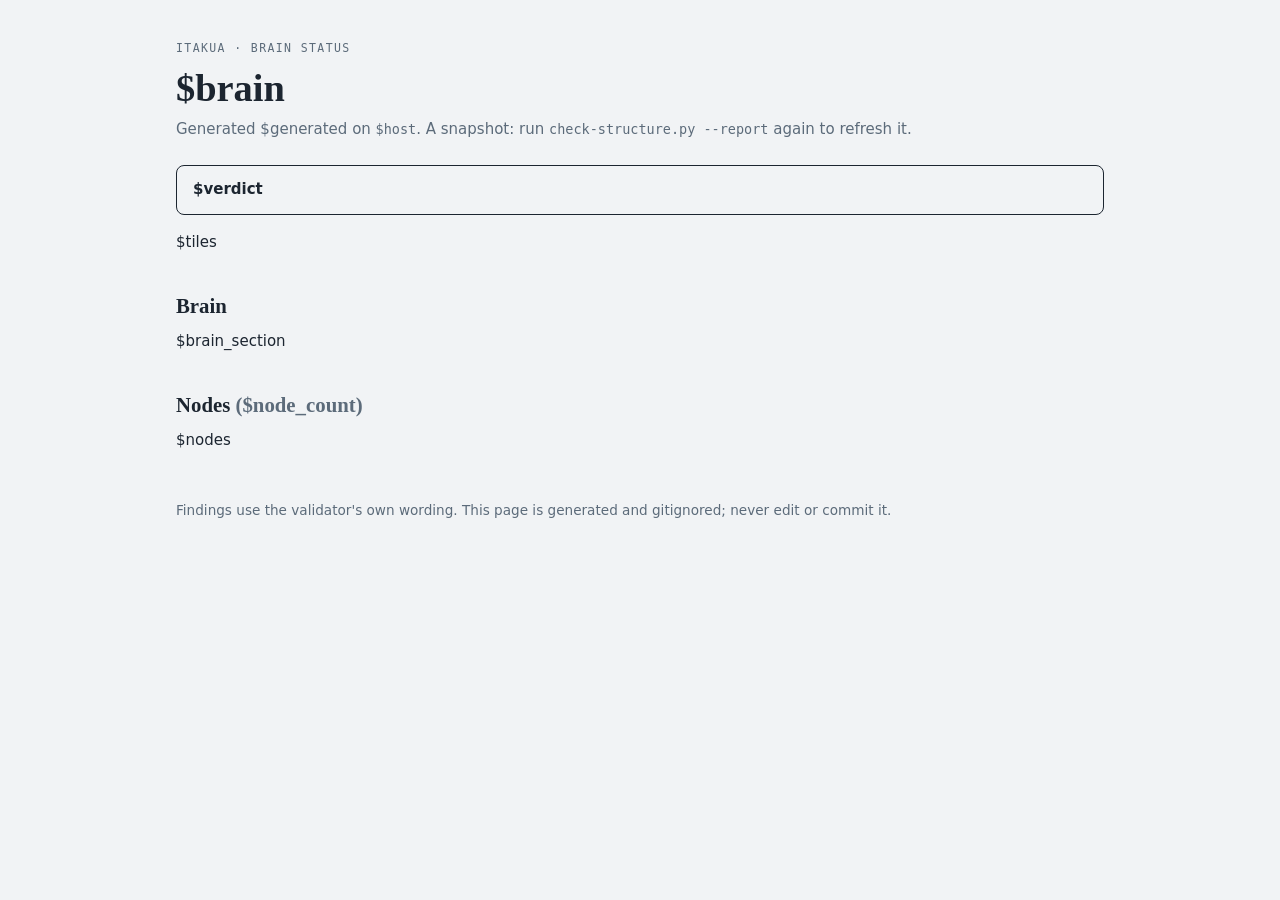
==== plugins/itakua/skills/itakua-map/assets/status-page.html @ 499c4fcf "Add the brain status page, check-structure.py --report (XFE-220) With an inbox in every node, captur" ====
<!doctype html>
<!-- The template check-structure.py --report fills in. It lives in the skill so brains
     never carry a copy; a brain holds only the generated status.html, which is
     gitignored. Self-contained on purpose: no scripts, no fonts or files fetched, so it
     opens offline from Finder or the Files app. -->
<html lang="en">
<head>
<meta charset="utf-8">
<meta name="viewport" content="width=device-width, initial-scale=1">
<meta name="color-scheme" content="light dark">
<title>$brain · brain status</title>
<style>
  :root {
    --ground:     #F1F3F5;
    --surface:    #FFFFFF;
    --ink:        #1C2530;
    --muted:      #5C6B7A;
    --line:       #D3DAE0;
    --git:        #2F5D8C;
    --bad:        #A3271F;
    --bad-fill:   #FBEAE8;
    --warn:       #855610;
    --warn-fill:  #F7EEDC;
    --ok:         #2B6543;
    --ok-fill:    #E4F1E8;

    --display: "Newsreader", Georgia, "Times New Roman", serif;
    --body: "Public Sans", ui-sans-serif, system-ui, -apple-system, "Segoe UI", sans-serif;
    --mono: "JetBrains Mono", ui-monospace, SFMono-Regular, Menlo, Consolas, monospace;
  }
  @media (prefers-color-scheme: dark) {
    :root {
      --ground:     #14181C;
      --surface:    #1B2026;
      --ink:        #E3E8ED;
      --muted:      #93A1AE;
      --line:       #2C343C;
      --git:        #7FA8D4;
      --bad:        #F08A80;
      --bad-fill:   #35201E;
      --warn:       #D9A650;
      --warn-fill:  #2B2418;
      --ok:         #7CC79A;
      --ok-fill:    #1A2D22;
    }
  }

  * { box-sizing: border-box; }
  body {
    margin: 0;
    background: var(--ground);
    color: var(--ink);
    font-family: var(--body);
    font-size: 15px;
    line-height: 1.55;
  }
  .wrap { max-width: 960px; margin: 0 auto; padding: 40px 16px 64px; }
  .eyebrow {
    font-family: var(--mono);
    font-size: 0.72rem;
    letter-spacing: 0.12em;
    text-transform: uppercase;
    color: var(--muted);
    margin: 0 0 0.5rem;
  }
  h1, h2 { font-family: var(--display); font-weight: 600; line-height: 1.15; margin: 0; }
  h1 { font-size: clamp(1.8rem, 5vw, 2.4rem); overflow-wrap: anywhere; }
  h2 { font-size: 1.3rem; margin: 2.5rem 0 0.75rem; }
  .meta { color: var(--muted); margin: 0.5rem 0 0; }
  code, .mono { font-family: var(--mono); font-size: 0.9em; }

  .verdict {
    margin: 1.5rem 0 0;
    padding: 0.75rem 1rem;
    border-radius: 8px;
    border: 1px solid currentColor;
    font-weight: 600;
  }
  .verdict.ok  { color: var(--ok);  background: var(--ok-fill); }
  .verdict.bad { color: var(--bad); background: var(--bad-fill); }

  .tiles {
    display: grid;
    grid-template-columns: repeat(auto-fit, minmax(150px, 1fr));
    gap: 10px;
    margin-top: 1rem;
  }
  .tile {
    background: var(--surface);
    border: 1px solid var(--line);
    border-radius: 8px;
    padding: 0.7rem 0.9rem;
  }
  .tile .num {
    font-family: var(--display);
    font-size: 1.9rem;
    font-weight: 600;
    line-height: 1.1;
    font-variant-numeric: tabular-nums;
  }
  .tile .label { color: var(--muted); font-size: 0.82rem; }
  .tile.bad .num  { color: var(--bad); }
  .tile.warn .num { color: var(--warn); }
  .tile.attn .num { color: var(--git); }

  .card, .node {
    background: var(--surface);
    border: 1px solid var(--line);
    border-radius: 8px;
    padding: 1rem 1.1rem;
  }
  .node { margin-top: 10px; margin-left: calc(var(--depth, 0) * 20px); }
  .node h3 {
    display: flex;
    flex-wrap: wrap;
    align-items: baseline;
    gap: 0.5rem;
    margin: 0 0 0.6rem;
    font-size: 1rem;
    font-weight: 600;
    overflow-wrap: anywhere;
  }
  .badge {
    font-family: var(--body);
    font-size: 0.75rem;
    font-weight: 600;
    padding: 0.05rem 0.55rem;
    border-radius: 999px;
  }
  .b-problem { color: var(--bad);  background: var(--bad-fill); }
  .b-warn    { color: var(--warn); background: var(--warn-fill); }

  dl.facts {
    display: grid;
    grid-template-columns: max-content 1fr;
    gap: 0.25rem 1.25rem;
    margin: 0;
  }
  dl.facts dt { color: var(--muted); }
  dl.facts dd { margin: 0; overflow-wrap: anywhere; }
  .attn { color: var(--git); }
  .quiet { color: var(--muted); }
  details summary { cursor: pointer; }
  details ul {
    margin: 0.4rem 0 0;
    padding-left: 1.1rem;
    font-family: var(--mono);
    font-size: 0.85em;
  }

  .findings {
    list-style: none;
    margin: 0.8rem 0 0;
    padding: 0;
    border-top: 1px solid var(--line);
  }
  .findings li {
    display: flex;
    gap: 0.75rem;
    padding: 0.45rem 0;
    border-bottom: 1px solid var(--line);
    overflow-wrap: anywhere;
  }
  .findings li:last-child { border-bottom: 0; }
  .findings .tag {
    flex: none;
    width: 4.5rem;
    padding-top: 0.12rem;
    font-family: var(--mono);
    font-size: 0.72rem;
    font-weight: 500;
  }
  .f-problem .tag { color: var(--bad); }
  .f-warn .tag    { color: var(--warn); }
  .f-note .tag    { color: var(--muted); }
  .card > .quiet, .node > .quiet { margin: 0.8rem 0 0; }

  footer { margin-top: 3rem; color: var(--muted); font-size: 0.85rem; }

  @media (max-width: 560px) {
    dl.facts { grid-template-columns: 1fr; gap: 0; }
    dl.facts dd { margin-bottom: 0.45rem; }
    .node { margin-left: calc(var(--depth, 0) * 8px); }
    .findings li { flex-direction: column; gap: 0.1rem; }
  }
</style>
</head>
<body>
<main class="wrap">
  <p class="eyebrow">Itakua · brain status</p>
  <h1>$brain</h1>
  <p class="meta">Generated $generated on <span class="mono">$host</span>. A snapshot:
    run <code>check-structure.py --report</code> again to refresh it.</p>

  <p class="verdict $verdict_class">$verdict</p>
  <div class="tiles">$tiles</div>

  <h2>Brain</h2>
  $brain_section

  <h2>Nodes <span class="quiet">($node_count)</span></h2>
  $nodes

  <footer>Findings use the validator's own wording. This page is generated and
    gitignored; never edit or commit it.</footer>
</main>
</body>
</html>
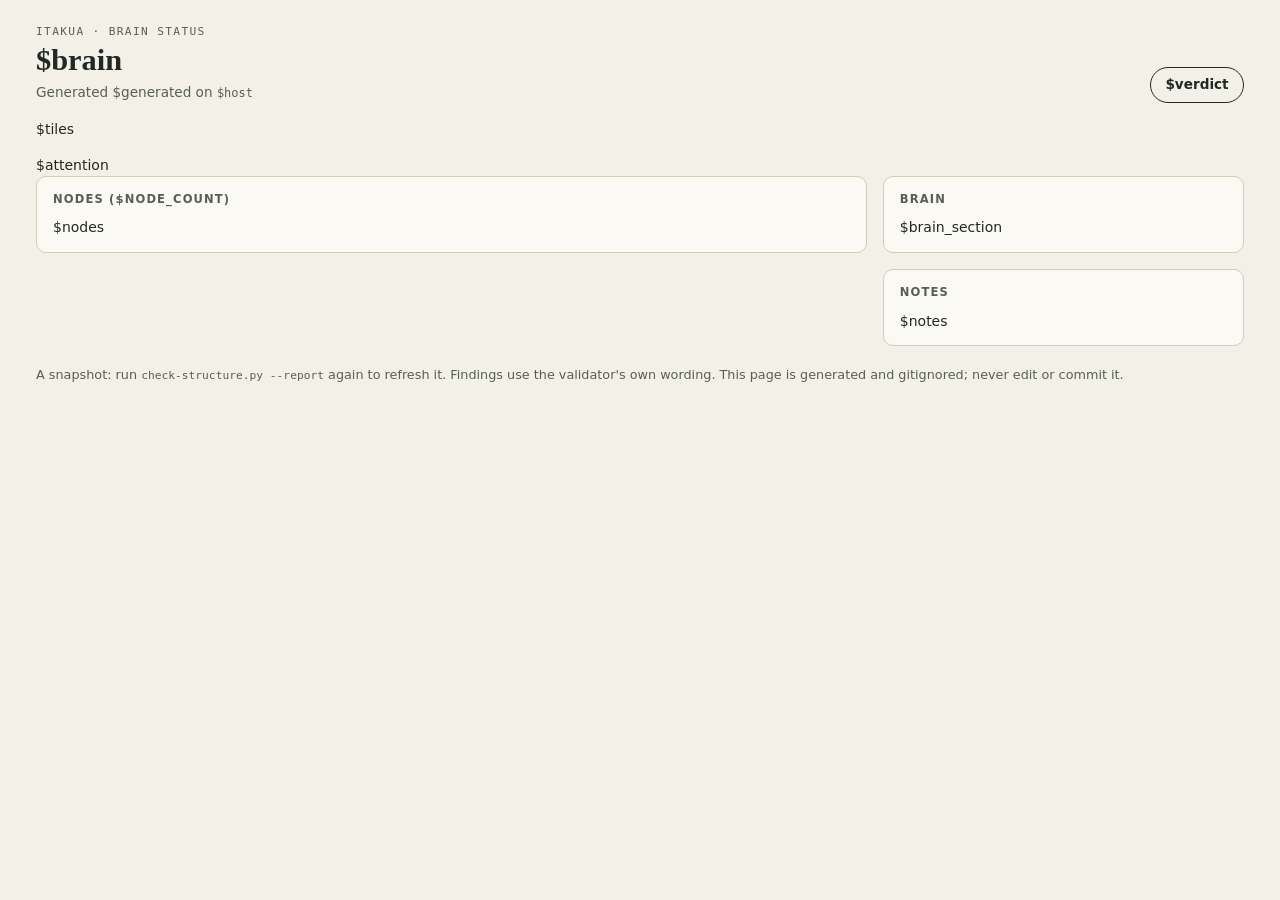
==== commit 30a88766: "Turn the brain status page into a one-screen dashboard (0.5.1) The 0.5.0 page was a long scroll: eig" ====
--- a/plugins/itakua/skills/itakua-map/assets/status-page.html
+++ b/plugins/itakua/skills/itakua-map/assets/status-page.html
@@ -2,7 +2,7 @@
 <!-- The template check-structure.py --report fills in. It lives in the skill so brains
      never carry a copy; a brain holds only the generated status.html, which is
      gitignored. Self-contained on purpose: no scripts, no fonts or files fetched, so it
-     opens offline from Finder or the Files app. -->
+     opens offline from Finder or the Files app. Colours are the itakua brand tokens. -->
 <html lang="en">
 <head>
 <meta charset="utf-8">
@@ -11,18 +11,21 @@
 <title>$brain · brain status</title>
 <style>
   :root {
-    --ground:     #F1F3F5;
-    --surface:    #FFFFFF;
-    --ink:        #1C2530;
-    --muted:      #5C6B7A;
-    --line:       #D3DAE0;
-    --git:        #2F5D8C;
-    --bad:        #A3271F;
-    --bad-fill:   #FBEAE8;
-    --warn:       #855610;
-    --warn-fill:  #F7EEDC;
-    --ok:         #2B6543;
-    --ok-fill:    #E4F1E8;
+    --page:     #F3F0E8;
+    --surface:  #FBF9F4;
+    --field:    #E9E4D8;
+    --line:     #D3CBBB;
+    --ink:      #202923;
+    --muted:    #565F57;
+    --faint:    #736B5B;
+    --accent:   #646642;
+    --link:     #24546B;
+    --bad:      #9A2F22;
+    --bad-bg:   #F4DCD6;
+    --warn:     #7A4A12;
+    --warn-bg:  #F4E6CF;
+    --ok:       #3F5E2E;
+    --ok-bg:    #E2E8D2;
 
     --display: "Newsreader", Georgia, "Times New Roman", serif;
     --body: "Public Sans", ui-sans-serif, system-ui, -apple-system, "Segoe UI", sans-serif;
@@ -30,179 +33,176 @@
   }
   @media (prefers-color-scheme: dark) {
     :root {
-      --ground:     #14181C;
-      --surface:    #1B2026;
-      --ink:        #E3E8ED;
-      --muted:      #93A1AE;
-      --line:       #2C343C;
-      --git:        #7FA8D4;
-      --bad:        #F08A80;
-      --bad-fill:   #35201E;
-      --warn:       #D9A650;
-      --warn-fill:  #2B2418;
-      --ok:         #7CC79A;
-      --ok-fill:    #1A2D22;
+      --page:     #131A15;
+      --surface:  #1A211C;
+      --field:    #232C25;
+      --line:     #39453C;
+      --ink:      #ECEEE5;
+      --muted:    #A4AEA3;
+      --faint:    #8C978D;
+      --accent:   #C3C697;
+      --link:     #9CCFDD;
+      --bad:      #F0A090;
+      --bad-bg:   #3E231E;
+      --warn:     #F1C783;
+      --warn-bg:  #3C3425;
+      --ok:       #B5D39A;
+      --ok-bg:    #24301F;
     }
   }
 
   * { box-sizing: border-box; }
   body {
     margin: 0;
-    background: var(--ground);
+    background: var(--page);
     color: var(--ink);
     font-family: var(--body);
-    font-size: 15px;
-    line-height: 1.55;
-  }
-  .wrap { max-width: 960px; margin: 0 auto; padding: 40px 16px 64px; }
-  .eyebrow {
-    font-family: var(--mono);
+    font-size: 14px;
+    line-height: 1.45;
+  }
+  .wrap { max-width: 1240px; margin: 0 auto; padding: 24px 16px 40px; }
+  h1, h2 { margin: 0; font-weight: 600; }
+  h1 { font-family: var(--display); font-size: 1.9rem; line-height: 1.1; overflow-wrap: anywhere; }
+  h2 {
     font-size: 0.72rem;
-    letter-spacing: 0.12em;
+    letter-spacing: 0.1em;
     text-transform: uppercase;
     color: var(--muted);
-    margin: 0 0 0.5rem;
-  }
-  h1, h2 { font-family: var(--display); font-weight: 600; line-height: 1.15; margin: 0; }
-  h1 { font-size: clamp(1.8rem, 5vw, 2.4rem); overflow-wrap: anywhere; }
-  h2 { font-size: 1.3rem; margin: 2.5rem 0 0.75rem; }
-  .meta { color: var(--muted); margin: 0.5rem 0 0; }
-  code, .mono { font-family: var(--mono); font-size: 0.9em; }
-
-  .verdict {
-    margin: 1.5rem 0 0;
-    padding: 0.75rem 1rem;
-    border-radius: 8px;
-    border: 1px solid currentColor;
-    font-weight: 600;
-  }
-  .verdict.ok  { color: var(--ok);  background: var(--ok-fill); }
-  .verdict.bad { color: var(--bad); background: var(--bad-fill); }
-
-  .tiles {
-    display: grid;
-    grid-template-columns: repeat(auto-fit, minmax(150px, 1fr));
-    gap: 10px;
-    margin-top: 1rem;
-  }
-  .tile {
-    background: var(--surface);
-    border: 1px solid var(--line);
-    border-radius: 8px;
-    padding: 0.7rem 0.9rem;
-  }
-  .tile .num {
-    font-family: var(--display);
-    font-size: 1.9rem;
-    font-weight: 600;
-    line-height: 1.1;
-    font-variant-numeric: tabular-nums;
-  }
-  .tile .label { color: var(--muted); font-size: 0.82rem; }
+    margin: 0 0 0.6rem;
+  }
+  code, .mono { font-family: var(--mono); font-size: 0.88em; }
+  .quiet { color: var(--muted); }
+  .eyebrow { font-family: var(--mono); font-size: 0.7rem; letter-spacing: 0.12em;
+             text-transform: uppercase; color: var(--muted); margin: 0 0 0.25rem; }
+
+  /* header */
+  .top { display: flex; flex-wrap: wrap; align-items: flex-end; justify-content: space-between;
+         gap: 12px; margin-bottom: 16px; }
+  .meta { margin: 0.35rem 0 0; color: var(--muted); font-size: 0.85rem; }
+  .verdict { margin: 0; padding: 0.45rem 0.9rem; border-radius: 999px; font-weight: 600;
+             font-size: 0.85rem; border: 1px solid currentColor; }
+  .verdict.ok  { color: var(--ok);  background: var(--ok-bg); }
+  .verdict.bad { color: var(--bad); background: var(--bad-bg); }
+
+  /* counters */
+  .tiles { display: grid; grid-template-columns: repeat(8, minmax(0, 1fr)); gap: 8px;
+           margin-bottom: 16px; }
+  .tile { background: var(--surface); border: 1px solid var(--line); border-radius: 8px;
+          padding: 0.55rem 0.75rem; min-width: 0; }
+  .tile .num { font-family: var(--display); font-size: 1.6rem; font-weight: 600;
+               line-height: 1.1; font-variant-numeric: tabular-nums; }
+  .tile .label { color: var(--muted); font-size: 0.76rem; overflow-wrap: anywhere; }
+  .tile.zero .num { color: var(--faint); }
+  .tile.bad  { border-color: var(--bad);  background: var(--bad-bg); }
   .tile.bad .num  { color: var(--bad); }
+  .tile.warn { border-color: var(--warn); background: var(--warn-bg); }
   .tile.warn .num { color: var(--warn); }
-  .tile.attn .num { color: var(--git); }
-
-  .card, .node {
-    background: var(--surface);
-    border: 1px solid var(--line);
-    border-radius: 8px;
-    padding: 1rem 1.1rem;
-  }
-  .node { margin-top: 10px; margin-left: calc(var(--depth, 0) * 20px); }
-  .node h3 {
-    display: flex;
-    flex-wrap: wrap;
-    align-items: baseline;
-    gap: 0.5rem;
-    margin: 0 0 0.6rem;
-    font-size: 1rem;
-    font-weight: 600;
-    overflow-wrap: anywhere;
-  }
-  .badge {
-    font-family: var(--body);
-    font-size: 0.75rem;
-    font-weight: 600;
-    padding: 0.05rem 0.55rem;
-    border-radius: 999px;
-  }
-  .b-problem { color: var(--bad);  background: var(--bad-fill); }
-  .b-warn    { color: var(--warn); background: var(--warn-fill); }
-
-  dl.facts {
-    display: grid;
-    grid-template-columns: max-content 1fr;
-    gap: 0.25rem 1.25rem;
-    margin: 0;
-  }
+  .tile.attn .num { color: var(--link); }
+
+  /* panels */
+  .grid { display: grid; grid-template-columns: minmax(0, 2.3fr) minmax(0, 1fr); gap: 16px;
+          align-items: start; }
+  .panel { background: var(--surface); border: 1px solid var(--line); border-radius: 10px;
+           padding: 0.9rem 1rem; min-width: 0; }
+  .side { display: grid; gap: 16px; min-width: 0; }
+  .attention { margin-bottom: 16px; }
+
+  /* node table */
+  .scroll { overflow-x: auto; margin: 0 -1rem; padding: 0 1rem; }
+  table { width: 100%; border-collapse: collapse; font-variant-numeric: tabular-nums; }
+  th, td { padding: 0.42rem 0.5rem; text-align: center; white-space: nowrap;
+           border-bottom: 1px solid var(--line); }
+  th { font-size: 0.72rem; font-weight: 600; color: var(--muted); }
+  th:first-child, td:first-child { text-align: left; }
+  tr:last-child td { border-bottom: 0; }
+  tbody tr:hover { background: var(--field); }
+  td.name { padding-left: calc(0.5rem + var(--depth, 0) * 1.25rem); }
+  td.name .mono { font-size: 0.92em; }
+  tr.top-node td.name .mono { font-weight: 600; }
+  .branch { color: var(--faint); margin-right: 0.3rem; }
+  .z { color: var(--faint); }
+  .n { color: var(--link); font-weight: 600; }
+  .chip { display: inline-block; font-size: 0.7rem; font-weight: 600; padding: 0.05rem 0.45rem;
+          border-radius: 999px; margin-left: 0.3rem; vertical-align: 1px; }
+  .c-bad  { color: var(--bad);  background: var(--bad-bg); }
+  .c-warn { color: var(--warn); background: var(--warn-bg); }
+  .c-ok   { color: var(--ok);   background: var(--ok-bg); }
+  .c-muted { color: var(--muted); background: var(--field); }
+  .footnote { margin: 0.6rem 0 0; font-size: 0.8rem; color: var(--muted); }
+
+  /* facts and findings */
+  dl.facts { display: grid; grid-template-columns: max-content 1fr; gap: 0.3rem 1rem; margin: 0; }
   dl.facts dt { color: var(--muted); }
   dl.facts dd { margin: 0; overflow-wrap: anywhere; }
-  .attn { color: var(--git); }
-  .quiet { color: var(--muted); }
-  details summary { cursor: pointer; }
-  details ul {
-    margin: 0.4rem 0 0;
-    padding-left: 1.1rem;
-    font-family: var(--mono);
-    font-size: 0.85em;
-  }
-
-  .findings {
-    list-style: none;
-    margin: 0.8rem 0 0;
-    padding: 0;
-    border-top: 1px solid var(--line);
-  }
-  .findings li {
-    display: flex;
-    gap: 0.75rem;
-    padding: 0.45rem 0;
-    border-bottom: 1px solid var(--line);
-    overflow-wrap: anywhere;
-  }
-  .findings li:last-child { border-bottom: 0; }
-  .findings .tag {
-    flex: none;
-    width: 4.5rem;
-    padding-top: 0.12rem;
-    font-family: var(--mono);
-    font-size: 0.72rem;
-    font-weight: 500;
-  }
+  .side dl.facts { grid-template-columns: 1fr; gap: 0; }
+  .side dl.facts dt { font-size: 0.76rem; }
+  .side dl.facts dd { margin-bottom: 0.55rem; }
+  .side dl.facts dd:last-child { margin-bottom: 0; }
+  .findings { list-style: none; margin: 0; padding: 0; }
+  .findings li { display: flex; gap: 0.6rem; padding: 0.4rem 0; border-top: 1px solid var(--line);
+                 overflow-wrap: anywhere; }
+  .findings li:first-child { border-top: 0; }
+  .findings .tag { flex: none; width: 3.6rem; padding-top: 0.1rem; font-family: var(--mono);
+                   font-size: 0.68rem; font-weight: 600; }
   .f-problem .tag { color: var(--bad); }
   .f-warn .tag    { color: var(--warn); }
-  .f-note .tag    { color: var(--muted); }
-  .card > .quiet, .node > .quiet { margin: 0.8rem 0 0; }
-
-  footer { margin-top: 3rem; color: var(--muted); font-size: 0.85rem; }
-
+  .f-note .tag    { color: var(--faint); }
+  .findings .at { font-family: var(--mono); font-size: 0.85em; color: var(--muted); }
+  .findings em { font-style: normal; font-family: var(--mono); font-size: 0.85em;
+                 color: var(--accent); }
+  details { margin-top: 0.25rem; }
+  details summary { cursor: pointer; color: var(--muted); font-size: 0.85em; }
+  details ul { margin: 0.3rem 0 0; padding-left: 1.1rem; font-family: var(--mono);
+               font-size: 0.8em; color: var(--muted); }
+
+  footer { margin-top: 20px; color: var(--muted); font-size: 0.8rem; }
+
+  @media (max-width: 1000px) {
+    .tiles { grid-template-columns: repeat(4, minmax(0, 1fr)); }
+    .grid { grid-template-columns: minmax(0, 1fr); }
+  }
   @media (max-width: 560px) {
+    .tiles { grid-template-columns: repeat(2, minmax(0, 1fr)); }
     dl.facts { grid-template-columns: 1fr; gap: 0; }
-    dl.facts dd { margin-bottom: 0.45rem; }
-    .node { margin-left: calc(var(--depth, 0) * 8px); }
-    .findings li { flex-direction: column; gap: 0.1rem; }
+    dl.facts dd { margin-bottom: 0.4rem; }
   }
 </style>
 </head>
 <body>
 <main class="wrap">
-  <p class="eyebrow">Itakua · brain status</p>
-  <h1>$brain</h1>
-  <p class="meta">Generated $generated on <span class="mono">$host</span>. A snapshot:
-    run <code>check-structure.py --report</code> again to refresh it.</p>
-
-  <p class="verdict $verdict_class">$verdict</p>
+  <header class="top">
+    <div>
+      <p class="eyebrow">Itakua · brain status</p>
+      <h1>$brain</h1>
+      <p class="meta">Generated $generated on <span class="mono">$host</span></p>
+    </div>
+    <p class="verdict $verdict_class">$verdict</p>
+  </header>
+
   <div class="tiles">$tiles</div>
 
-  <h2>Brain</h2>
-  $brain_section
-
-  <h2>Nodes <span class="quiet">($node_count)</span></h2>
-  $nodes
-
-  <footer>Findings use the validator's own wording. This page is generated and
-    gitignored; never edit or commit it.</footer>
+  $attention
+
+  <div class="grid">
+    <section class="panel">
+      <h2>Nodes <span class="quiet">($node_count)</span></h2>
+      $nodes
+    </section>
+    <div class="side">
+      <section class="panel">
+        <h2>Brain</h2>
+        $brain_section
+      </section>
+      <section class="panel">
+        <h2>Notes</h2>
+        $notes
+      </section>
+    </div>
+  </div>
+
+  <footer>A snapshot: run <code>check-structure.py --report</code> again to refresh it.
+    Findings use the validator's own wording. This page is generated and gitignored;
+    never edit or commit it.</footer>
 </main>
 </body>
 </html>
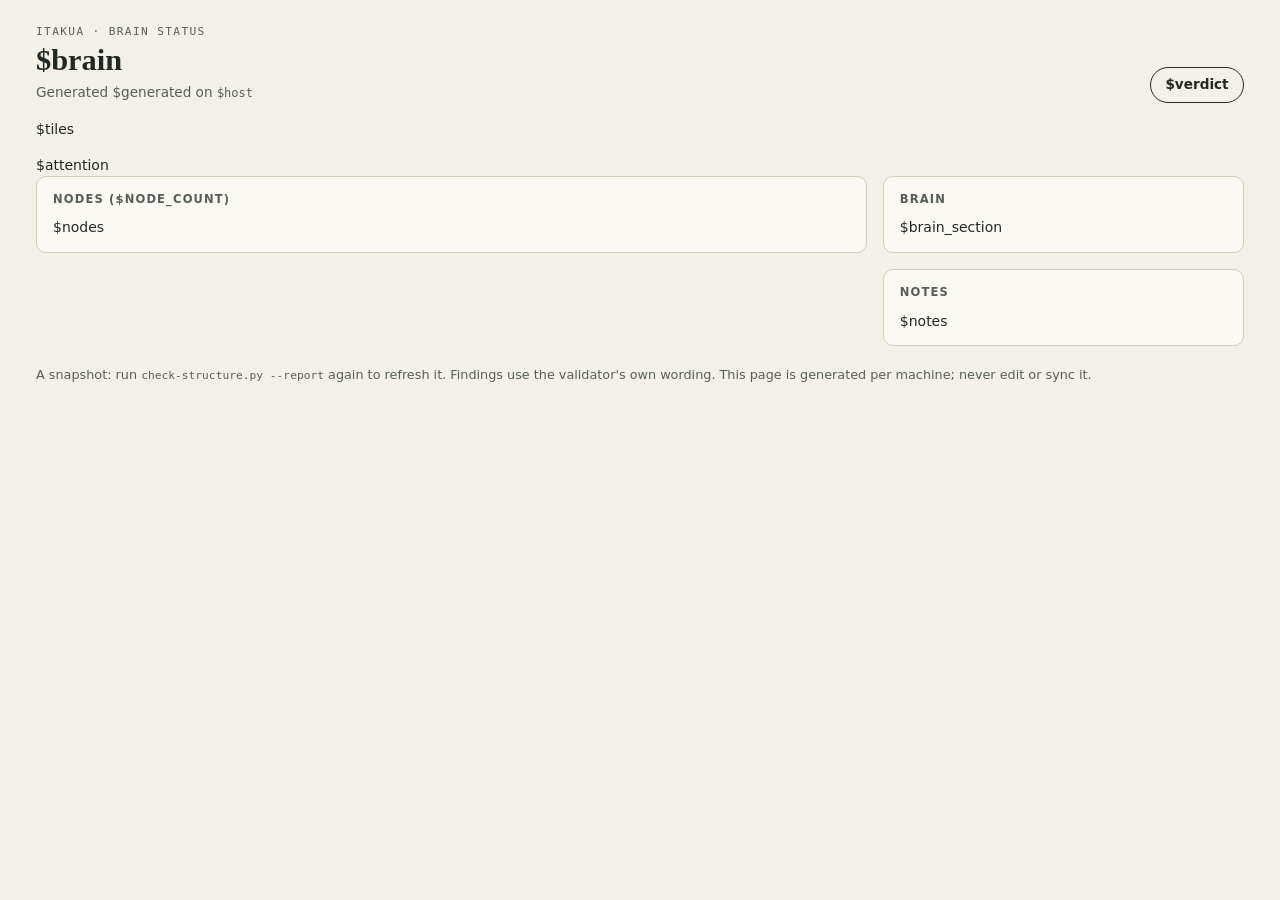
==== commit cd280bdf: "A brain needs no sync: move git and every other sync into itakua-sync (0.8.0) A brain is a folder of" ====
--- a/plugins/itakua/skills/itakua-map/assets/status-page.html
+++ b/plugins/itakua/skills/itakua-map/assets/status-page.html
@@ -1,8 +1,9 @@
 <!doctype html>
 <!-- The template check-structure.py --report fills in. It lives in the skill so brains
-     never carry a copy; a brain holds only the generated status.html, which is
-     gitignored. Self-contained on purpose: no scripts, no fonts or files fetched, so it
-     opens offline from Finder or the Files app. Colours are the itakua brand tokens. -->
+     never carry a copy; a brain holds only the generated status.html, which stays on
+     the machine that wrote it. Self-contained on purpose: no scripts, no fonts or files
+     fetched, so it opens offline from Finder or the Files app. Colours are the itakua
+     brand tokens. -->
 <html lang="en">
 <head>
 <meta charset="utf-8">
@@ -201,8 +202,8 @@
   </div>
 
   <footer>A snapshot: run <code>check-structure.py --report</code> again to refresh it.
-    Findings use the validator's own wording. This page is generated and gitignored;
-    never edit or commit it.</footer>
+    Findings use the validator's own wording. This page is generated per machine;
+    never edit or sync it.</footer>
 </main>
 </body>
 </html>
